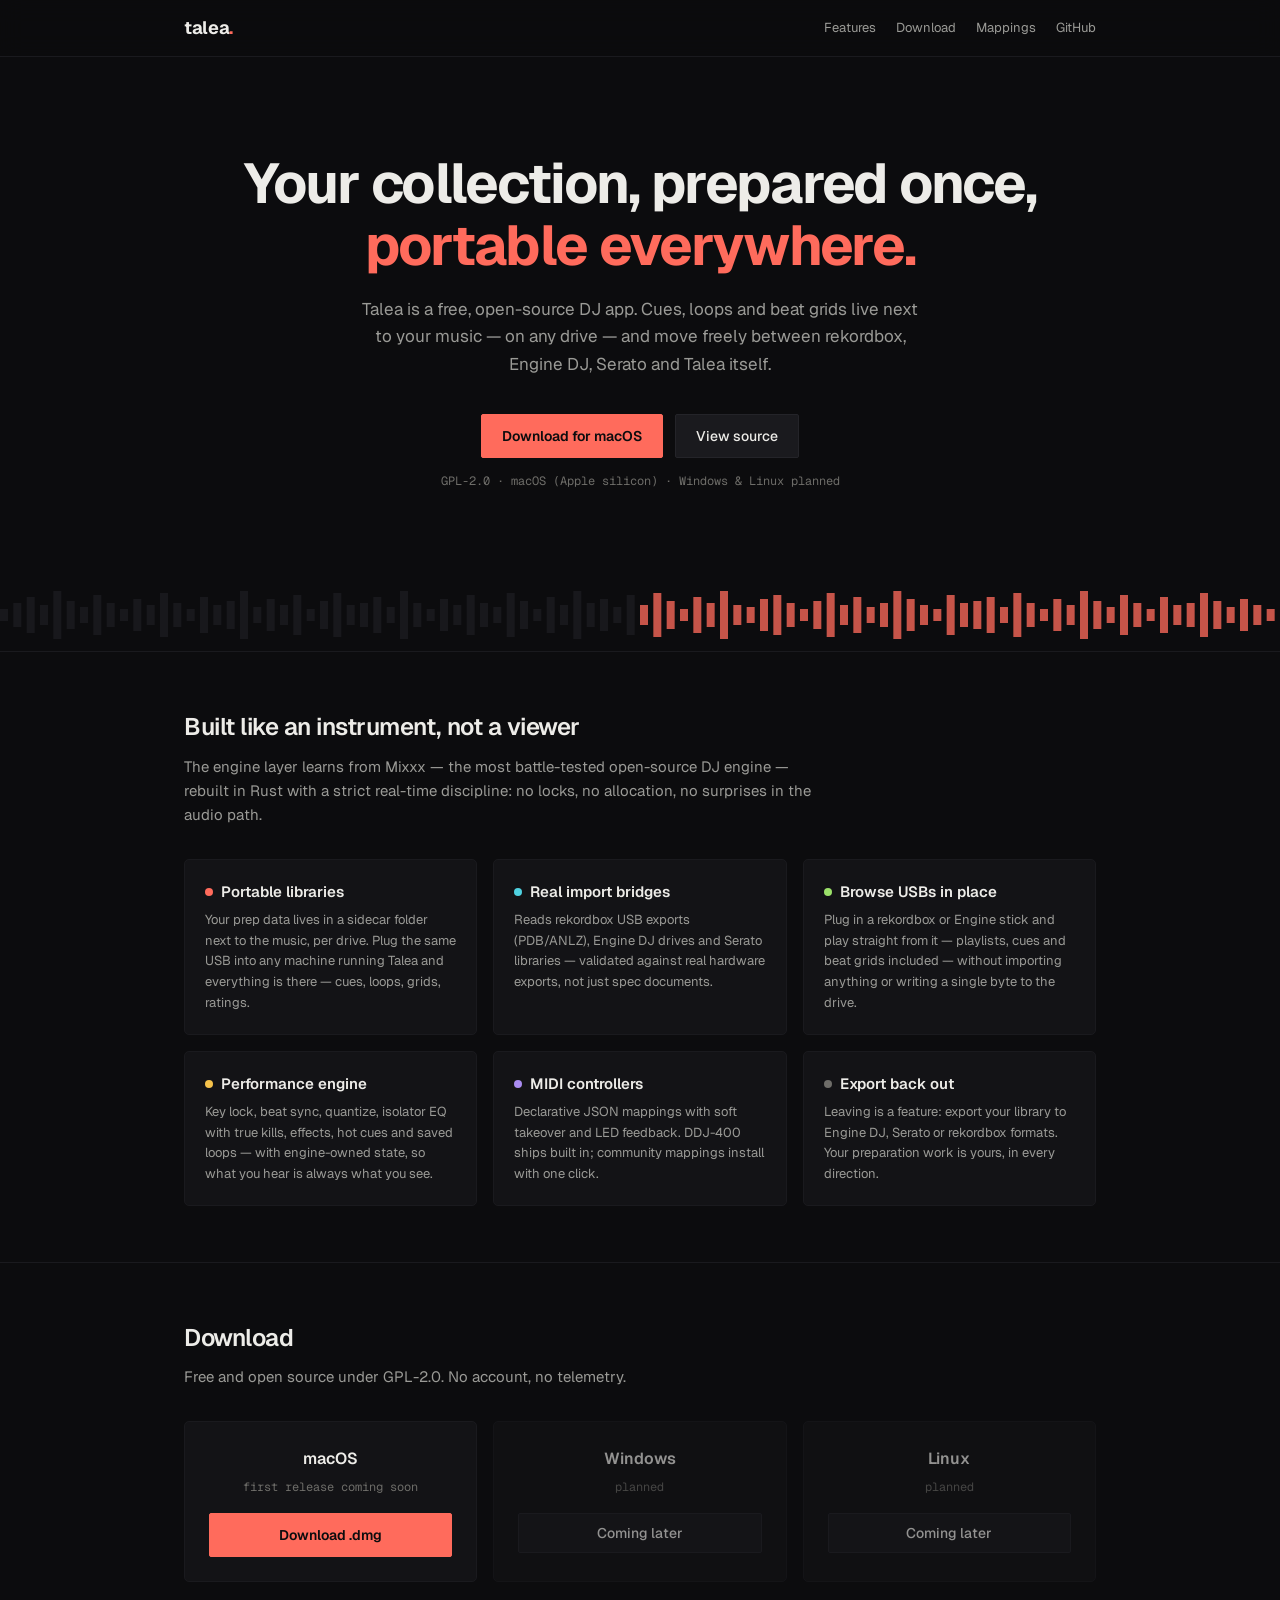
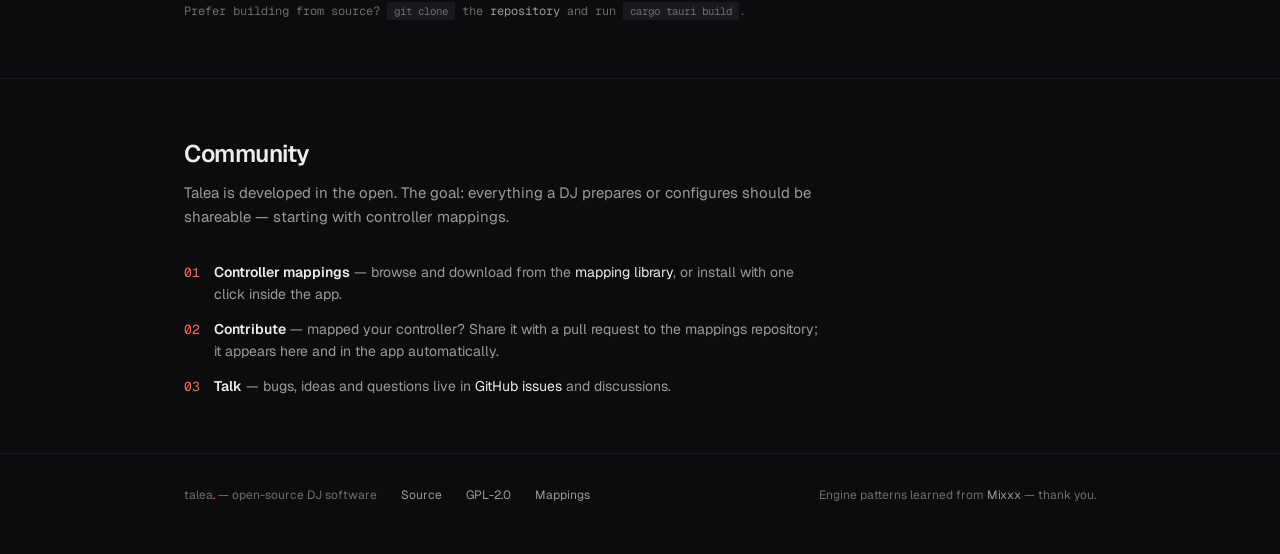
==== index.html @ 07990374 "Build the Talea website: landing, download, community mappings Static HTML/CSS/JS, no build step — G" ====
<!doctype html>
<html lang="en">
<head>
  <meta charset="utf-8" />
  <meta name="viewport" content="width=device-width, initial-scale=1" />
  <title>Talea — open-source DJ software</title>
  <meta name="description" content="Talea is a free, open-source DJ app for macOS. Prepare once, play anywhere: portable libraries, real import from rekordbox, Engine DJ and Serato, and a performance engine built for trust." />
  <link rel="preconnect" href="https://fonts.googleapis.com" />
  <link rel="preconnect" href="https://fonts.gstatic.com" crossorigin />
  <link href="https://fonts.googleapis.com/css2?family=Geist:wght@400;500;600;700&family=Geist+Mono:wght@400;500&display=swap" rel="stylesheet" />
  <link rel="stylesheet" href="css/site.css" />
  <link rel="icon" href="data:image/svg+xml,<svg xmlns='http://www.w3.org/2000/svg' viewBox='0 0 16 16'><rect width='16' height='16' fill='%230C0C0E'/><rect x='3' y='6' width='2' height='4' fill='%23FF6B5C'/><rect x='7' y='3' width='2' height='10' fill='%23EDECE8'/><rect x='11' y='5' width='2' height='6' fill='%23EDECE8'/></svg>" />
</head>
<body>
  <nav class="nav">
    <div class="wrap nav-inner">
      <a class="nav-logo" href="./">talea<span class="dot">.</span></a>
      <div class="nav-links">
        <a href="#features">Features</a>
        <a href="#download">Download</a>
        <a href="mappings.html">Mappings</a>
        <a href="https://github.com/eeeurico/talea">GitHub</a>
      </div>
    </div>
  </nav>

  <header class="hero wrap">
    <h1>Your collection, prepared once,<br /><span class="accent">portable everywhere.</span></h1>
    <p class="tagline">
      Talea is a free, open-source DJ app. Cues, loops and beat grids live
      next to your music — on any drive — and move freely between rekordbox,
      Engine&nbsp;DJ, Serato and Talea itself.
    </p>
    <div class="hero-actions">
      <a class="btn primary" id="hero-download" href="#download">Download for macOS</a>
      <a class="btn" href="https://github.com/eeeurico/talea">View source</a>
    </div>
    <p class="hero-note" id="hero-version">GPL-2.0 · macOS (Apple silicon) · Windows &amp; Linux planned</p>
  </header>

  <svg class="wave" viewBox="0 0 960 72" preserveAspectRatio="none" aria-hidden="true">
    <g fill="#1A1A1E">
      <rect x="0" y="30" width="6" height="12"/><rect x="10" y="24" width="6" height="24"/><rect x="20" y="18" width="6" height="36"/><rect x="30" y="26" width="6" height="20"/><rect x="40" y="12" width="6" height="48"/><rect x="50" y="22" width="6" height="28"/><rect x="60" y="28" width="6" height="16"/><rect x="70" y="16" width="6" height="40"/><rect x="80" y="24" width="6" height="24"/><rect x="90" y="30" width="6" height="12"/><rect x="100" y="20" width="6" height="32"/><rect x="110" y="26" width="6" height="20"/><rect x="120" y="14" width="6" height="44"/><rect x="130" y="24" width="6" height="24"/><rect x="140" y="30" width="6" height="12"/><rect x="150" y="18" width="6" height="36"/><rect x="160" y="26" width="6" height="20"/><rect x="170" y="22" width="6" height="28"/><rect x="180" y="12" width="6" height="48"/><rect x="190" y="28" width="6" height="16"/><rect x="200" y="20" width="6" height="32"/><rect x="210" y="26" width="6" height="20"/><rect x="220" y="16" width="6" height="40"/><rect x="230" y="30" width="6" height="12"/><rect x="240" y="22" width="6" height="28"/><rect x="250" y="14" width="6" height="44"/><rect x="260" y="26" width="6" height="20"/><rect x="270" y="24" width="6" height="24"/><rect x="280" y="18" width="6" height="36"/><rect x="290" y="28" width="6" height="16"/><rect x="300" y="12" width="6" height="48"/><rect x="310" y="24" width="6" height="24"/><rect x="320" y="30" width="6" height="12"/><rect x="330" y="20" width="6" height="32"/><rect x="340" y="26" width="6" height="20"/><rect x="350" y="16" width="6" height="40"/><rect x="360" y="24" width="6" height="24"/><rect x="370" y="28" width="6" height="16"/><rect x="380" y="14" width="6" height="44"/><rect x="390" y="22" width="6" height="28"/><rect x="400" y="30" width="6" height="12"/><rect x="410" y="18" width="6" height="36"/><rect x="420" y="26" width="6" height="20"/><rect x="430" y="12" width="6" height="48"/><rect x="440" y="24" width="6" height="24"/><rect x="450" y="20" width="6" height="32"/><rect x="460" y="28" width="6" height="16"/><rect x="470" y="16" width="6" height="40"/></g>
    <g fill="#FF6B5C" opacity="0.85">
      <rect x="480" y="26" width="6" height="20"/><rect x="490" y="14" width="6" height="44"/><rect x="500" y="22" width="6" height="28"/><rect x="510" y="30" width="6" height="12"/><rect x="520" y="18" width="6" height="36"/><rect x="530" y="24" width="6" height="24"/><rect x="540" y="12" width="6" height="48"/><rect x="550" y="26" width="6" height="20"/><rect x="560" y="28" width="6" height="16"/><rect x="570" y="20" width="6" height="32"/><rect x="580" y="16" width="6" height="40"/><rect x="590" y="24" width="6" height="24"/><rect x="600" y="30" width="6" height="12"/><rect x="610" y="22" width="6" height="28"/><rect x="620" y="14" width="6" height="44"/><rect x="630" y="26" width="6" height="20"/><rect x="640" y="18" width="6" height="36"/><rect x="650" y="28" width="6" height="16"/><rect x="660" y="24" width="6" height="24"/><rect x="670" y="12" width="6" height="48"/><rect x="680" y="20" width="6" height="32"/><rect x="690" y="26" width="6" height="20"/><rect x="700" y="30" width="6" height="12"/><rect x="710" y="16" width="6" height="40"/><rect x="720" y="24" width="6" height="24"/><rect x="730" y="22" width="6" height="28"/><rect x="740" y="18" width="6" height="36"/><rect x="750" y="28" width="6" height="16"/><rect x="760" y="14" width="6" height="44"/><rect x="770" y="24" width="6" height="24"/><rect x="780" y="30" width="6" height="12"/><rect x="790" y="20" width="6" height="32"/><rect x="800" y="26" width="6" height="20"/><rect x="810" y="12" width="6" height="48"/><rect x="820" y="22" width="6" height="28"/><rect x="830" y="28" width="6" height="16"/><rect x="840" y="16" width="6" height="40"/><rect x="850" y="24" width="6" height="24"/><rect x="860" y="30" width="6" height="12"/><rect x="870" y="18" width="6" height="36"/><rect x="880" y="26" width="6" height="20"/><rect x="890" y="24" width="6" height="24"/><rect x="900" y="14" width="6" height="44"/><rect x="910" y="22" width="6" height="28"/><rect x="920" y="28" width="6" height="16"/><rect x="930" y="20" width="6" height="32"/><rect x="940" y="26" width="6" height="20"/><rect x="950" y="30" width="6" height="12"/>
    </g>
  </svg>

  <section id="features">
    <div class="wrap">
      <h2>Built like an instrument, not a viewer</h2>
      <p class="lead">
        The engine layer learns from Mixxx — the most battle-tested open-source
        DJ engine — rebuilt in Rust with a strict real-time discipline: no
        locks, no allocation, no surprises in the audio path.
      </p>
      <div class="features">
        <div class="feature">
          <h3><span class="chip" style="background: var(--coral)"></span>Portable libraries</h3>
          <p>Your prep data lives in a sidecar folder next to the music, per drive. Plug the same USB into any machine running Talea and everything is there — cues, loops, grids, ratings.</p>
        </div>
        <div class="feature">
          <h3><span class="chip" style="background: var(--cyan)"></span>Real import bridges</h3>
          <p>Reads rekordbox USB exports (PDB/ANLZ), Engine DJ drives and Serato libraries — validated against real hardware exports, not just spec documents.</p>
        </div>
        <div class="feature">
          <h3><span class="chip" style="background: var(--lime)"></span>Browse USBs in place</h3>
          <p>Plug in a rekordbox or Engine stick and play straight from it — playlists, cues and beat grids included — without importing anything or writing a single byte to the drive.</p>
        </div>
        <div class="feature">
          <h3><span class="chip" style="background: var(--amber)"></span>Performance engine</h3>
          <p>Key lock, beat sync, quantize, isolator EQ with true kills, effects, hot cues and saved loops — with engine-owned state, so what you hear is always what you see.</p>
        </div>
        <div class="feature">
          <h3><span class="chip" style="background: var(--violet)"></span>MIDI controllers</h3>
          <p>Declarative JSON mappings with soft takeover and LED feedback. DDJ-400 ships built in; community mappings install with one click.</p>
        </div>
        <div class="feature">
          <h3><span class="chip" style="background: var(--fg-3)"></span>Export back out</h3>
          <p>Leaving is a feature: export your library to Engine DJ, Serato or rekordbox formats. Your preparation work is yours, in every direction.</p>
        </div>
      </div>
    </div>
  </section>

  <section id="download">
    <div class="wrap">
      <h2>Download</h2>
      <p class="lead">Free and open source under GPL-2.0. No account, no telemetry.</p>
      <div class="dl-cards">
        <div class="dl-card">
          <h3>macOS</h3>
          <p class="meta" id="mac-version">checking latest release…</p>
          <a class="btn primary" id="mac-download" href="https://github.com/eeeurico/talea/releases">Download .dmg</a>
        </div>
        <div class="dl-card soon">
          <h3>Windows</h3>
          <p class="meta">planned</p>
          <button class="btn" disabled>Coming later</button>
        </div>
        <div class="dl-card soon">
          <h3>Linux</h3>
          <p class="meta">planned</p>
          <button class="btn" disabled>Coming later</button>
        </div>
      </div>
      <p class="hero-note" style="margin-top: 20px">
        Prefer building from source? <code>git clone</code> the
        <a href="https://github.com/eeeurico/talea" style="color: var(--fg-2)">repository</a>
        and run <code>cargo tauri build</code>.
      </p>
    </div>
  </section>

  <section id="community">
    <div class="wrap">
      <h2>Community</h2>
      <p class="lead">
        Talea is developed in the open. The goal: everything a DJ prepares or
        configures should be shareable — starting with controller mappings.
      </p>
      <div class="steps">
        <div class="step"><span class="n">01</span><p><strong>Controller mappings</strong> — browse and download from the <a href="mappings.html" style="color: var(--fg)">mapping library</a>, or install with one click inside the app.</p></div>
        <div class="step"><span class="n">02</span><p><strong>Contribute</strong> — mapped your controller? Share it with a pull request to the mappings repository; it appears here and in the app automatically.</p></div>
        <div class="step"><span class="n">03</span><p><strong>Talk</strong> — bugs, ideas and questions live in <a href="https://github.com/eeeurico/talea/issues" style="color: var(--fg)">GitHub issues</a> and discussions.</p></div>
      </div>
    </div>
  </section>

  <footer>
    <div class="wrap footer-inner">
      <span>talea<span style="color: var(--accent)">.</span> — open-source DJ software</span>
      <a href="https://github.com/eeeurico/talea">Source</a>
      <a href="https://github.com/eeeurico/talea/blob/main/LICENSE">GPL-2.0</a>
      <a href="mappings.html">Mappings</a>
      <span style="margin-left: auto">Engine patterns learned from <a href="https://mixxx.org">Mixxx</a> — thank you.</span>
    </div>
  </footer>

  <script src="js/download.js"></script>
</body>
</html>
---- css/site.css ----
/* ============================================================
   TALEA website — design tokens mirrored from the app
   (ui/src/styles/variables.css — dark-first, warm near-black,
   coral primary accent, Geist / Geist Mono).
   ============================================================ */
:root {
  --font-display: "Geist", "Inter", -apple-system, system-ui, sans-serif;
  --font-ui: "Geist", "Inter", -apple-system, BlinkMacSystemFont, system-ui, sans-serif;
  --font-data: "Geist Mono", ui-monospace, "JetBrains Mono", SFMono-Regular, Menlo, monospace;

  --bg: #0c0c0e;
  --bg-1: #0f0f11;
  --bg-2: #131316;
  --bg-3: #1a1a1e;

  --line: #242429;
  --line-2: #1a1a1e;

  --fg: #edece8;
  --fg-2: #9a9a96;
  --fg-3: #6e6d69;

  --coral: #ff6b5c;
  --cyan: #4fd1e0;
  --lime: #9be06a;
  --amber: #f5c24b;
  --violet: #a98bf0;

  --accent: #ff6b5c;
  --accent-dim: #8f3d34;
  --accent-soft: rgba(255, 107, 92, 0.12);

  --radius-sm: 2px;
  --radius: 5px;
  --radius-lg: 8px;
}

* {
  margin: 0;
  padding: 0;
  box-sizing: border-box;
}

html {
  scroll-behavior: smooth;
}

body {
  background: var(--bg);
  color: var(--fg);
  font-family: var(--font-ui);
  font-size: 15px;
  line-height: 1.6;
  -webkit-font-smoothing: antialiased;
}

a {
  color: var(--fg);
  text-decoration: none;
}

.wrap {
  max-width: 960px;
  margin: 0 auto;
  padding: 0 24px;
}

/* ── Nav ─────────────────────────────────────────────────── */
.nav {
  position: sticky;
  top: 0;
  z-index: 10;
  background: rgba(12, 12, 14, 0.85);
  backdrop-filter: blur(12px);
  border-bottom: 1px solid var(--line-2);
}

.nav-inner {
  display: flex;
  align-items: center;
  gap: 24px;
  height: 56px;
}

.nav-logo {
  font-family: var(--font-display);
  font-weight: 700;
  font-size: 18px;
  letter-spacing: -0.02em;
}

.nav-logo .dot {
  color: var(--accent);
}

.nav-links {
  display: flex;
  gap: 20px;
  margin-left: auto;
  align-items: center;
}

.nav-links a {
  font-size: 13px;
  color: var(--fg-2);
  transition: color 0.15s;
}

.nav-links a:hover,
.nav-links a.active {
  color: var(--fg);
}

/* ── Buttons ─────────────────────────────────────────────── */
.btn {
  display: inline-flex;
  align-items: center;
  gap: 8px;
  padding: 10px 20px;
  border-radius: var(--radius-sm);
  border: 1px solid var(--line);
  background: var(--bg-3);
  color: var(--fg);
  font-family: var(--font-ui);
  font-size: 14px;
  font-weight: 500;
  cursor: pointer;
  transition: background 0.15s, border-color 0.15s;
}

.btn:hover {
  background: var(--bg-2);
  border-color: var(--fg-3);
}

.btn.primary {
  background: var(--accent);
  border-color: var(--accent);
  color: #0c0c0e;
  font-weight: 600;
}

.btn.primary:hover {
  background: #ff7f72;
  border-color: #ff7f72;
}

.btn .sub {
  font-size: 11px;
  font-weight: 400;
  opacity: 0.75;
}

/* ── Hero ────────────────────────────────────────────────── */
.hero {
  padding: 96px 0 64px;
  text-align: center;
}

.hero h1 {
  font-family: var(--font-display);
  font-size: clamp(36px, 6vw, 56px);
  font-weight: 700;
  letter-spacing: -0.03em;
  line-height: 1.1;
}

.hero h1 .accent {
  color: var(--accent);
}

.hero .tagline {
  margin: 20px auto 0;
  max-width: 560px;
  font-size: 17px;
  color: var(--fg-2);
}

.hero-actions {
  margin-top: 36px;
  display: flex;
  gap: 12px;
  justify-content: center;
  flex-wrap: wrap;
}

.hero-note {
  margin-top: 14px;
  font-size: 12px;
  color: var(--fg-3);
  font-family: var(--font-data);
}

/* ── Waveform divider ────────────────────────────────────── */
.wave {
  display: block;
  width: 100%;
  height: 72px;
  margin: 24px 0 0;
  opacity: 0.9;
}

/* ── Sections ────────────────────────────────────────────── */
section {
  padding: 56px 0;
  border-top: 1px solid var(--line-2);
}

section h2 {
  font-family: var(--font-display);
  font-size: 24px;
  font-weight: 600;
  letter-spacing: -0.02em;
  margin-bottom: 8px;
}

section .lead {
  color: var(--fg-2);
  max-width: 640px;
  margin-bottom: 32px;
}

/* ── Feature grid ────────────────────────────────────────── */
.features {
  display: grid;
  grid-template-columns: repeat(auto-fit, minmax(260px, 1fr));
  gap: 16px;
}

.feature {
  background: var(--bg-2);
  border: 1px solid var(--line-2);
  border-radius: var(--radius);
  padding: 20px;
}

.feature h3 {
  font-size: 15px;
  font-weight: 600;
  margin-bottom: 6px;
  display: flex;
  align-items: center;
  gap: 8px;
}

.feature h3 .chip {
  width: 8px;
  height: 8px;
  border-radius: 50%;
  flex-shrink: 0;
}

.feature p {
  font-size: 13px;
  color: var(--fg-2);
}

/* ── Download cards ──────────────────────────────────────── */
.dl-cards {
  display: grid;
  grid-template-columns: repeat(auto-fit, minmax(240px, 1fr));
  gap: 16px;
}

.dl-card {
  background: var(--bg-2);
  border: 1px solid var(--line-2);
  border-radius: var(--radius);
  padding: 24px;
  text-align: center;
}

.dl-card h3 {
  font-size: 16px;
  font-weight: 600;
}

.dl-card .meta {
  font-family: var(--font-data);
  font-size: 12px;
  color: var(--fg-3);
  margin: 6px 0 16px;
}

.dl-card .btn {
  width: 100%;
  justify-content: center;
}

.dl-card.soon {
  opacity: 0.6;
}

/* ── Mappings table ──────────────────────────────────────── */
.search-row {
  display: flex;
  gap: 12px;
  margin-bottom: 20px;
}

.search-row input {
  flex: 1;
  padding: 10px 14px;
  background: var(--bg-2);
  border: 1px solid var(--line);
  border-radius: var(--radius-sm);
  color: var(--fg);
  font-family: var(--font-ui);
  font-size: 14px;
  outline: none;
}

.search-row input:focus {
  border-color: var(--fg-3);
}

.map-list {
  display: flex;
  flex-direction: column;
  gap: 8px;
}

.map-row {
  display: flex;
  align-items: center;
  gap: 16px;
  background: var(--bg-2);
  border: 1px solid var(--line-2);
  border-radius: var(--radius);
  padding: 14px 18px;
}

.map-row .info {
  flex: 1;
  min-width: 0;
}

.map-row .name {
  font-weight: 600;
  font-size: 14px;
}

.map-row .detail {
  font-size: 12px;
  color: var(--fg-2);
  overflow: hidden;
  text-overflow: ellipsis;
  white-space: nowrap;
}

.map-row .meta {
  font-family: var(--font-data);
  font-size: 11px;
  color: var(--fg-3);
  flex-shrink: 0;
  text-align: right;
}

.map-empty {
  background: var(--bg-2);
  border: 1px dashed var(--line);
  border-radius: var(--radius);
  padding: 40px 24px;
  text-align: center;
  color: var(--fg-2);
  font-size: 14px;
}

.map-empty .mono {
  font-family: var(--font-data);
  font-size: 12px;
  color: var(--fg-3);
  margin-top: 8px;
}

/* ── Steps (how to) ──────────────────────────────────────── */
.steps {
  display: flex;
  flex-direction: column;
  gap: 12px;
  max-width: 640px;
}

.step {
  display: flex;
  gap: 14px;
  align-items: baseline;
}

.step .n {
  font-family: var(--font-data);
  color: var(--accent);
  font-size: 13px;
  flex-shrink: 0;
}

.step p {
  font-size: 14px;
  color: var(--fg-2);
}

.step p strong {
  color: var(--fg);
  font-weight: 600;
}

code {
  font-family: var(--font-data);
  font-size: 0.9em;
  background: var(--bg-3);
  border: 1px solid var(--line-2);
  border-radius: var(--radius-sm);
  padding: 1px 6px;
}

/* ── Footer ──────────────────────────────────────────────── */
footer {
  border-top: 1px solid var(--line-2);
  padding: 32px 0 48px;
  font-size: 12px;
  color: var(--fg-3);
}

.footer-inner {
  display: flex;
  gap: 24px;
  flex-wrap: wrap;
  align-items: center;
}

.footer-inner a {
  color: var(--fg-2);
}

.footer-inner a:hover {
  color: var(--fg);
}

@media (max-width: 600px) {
  .hero {
    padding: 64px 0 40px;
  }
}
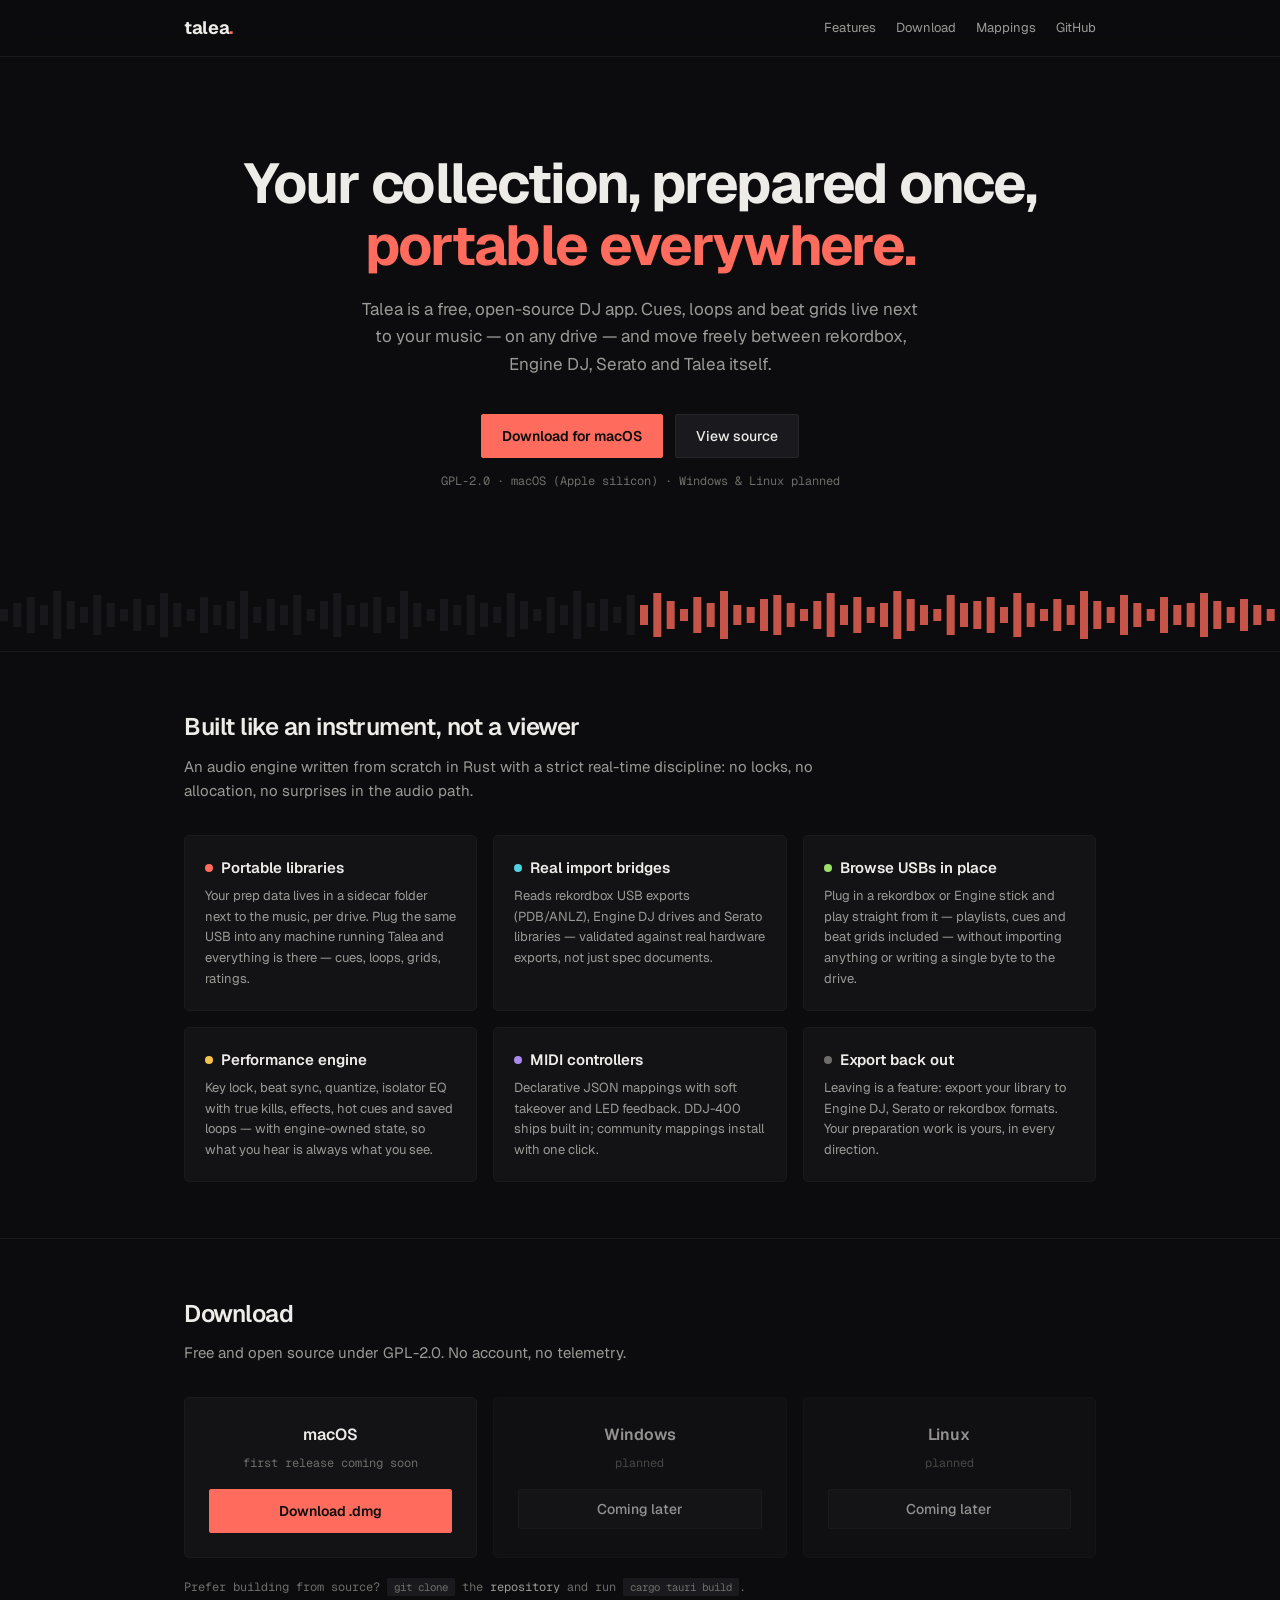
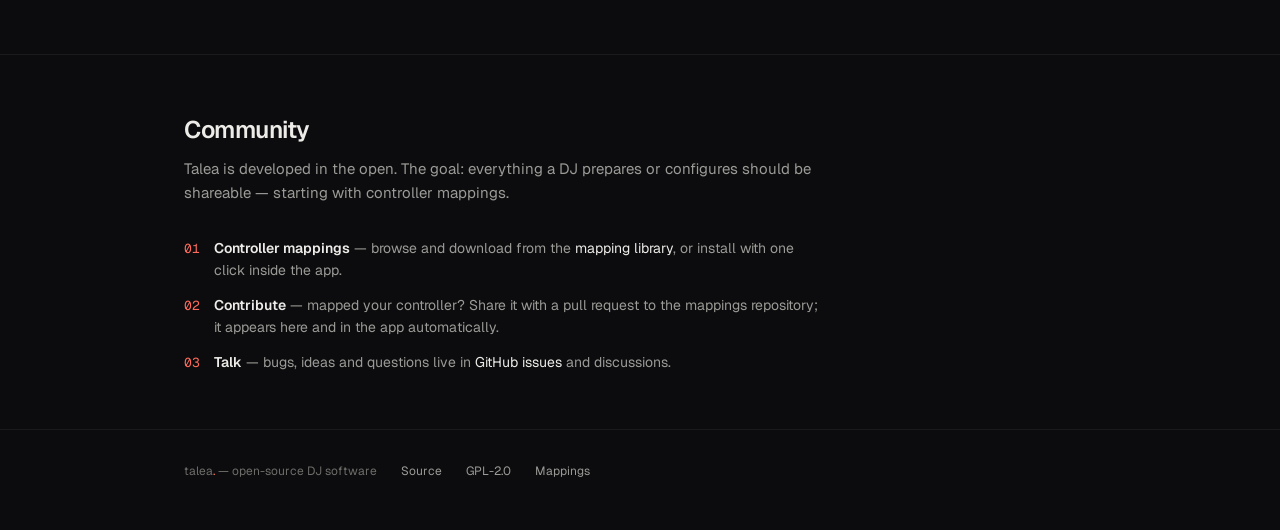
==== commit 5e48ad05: "Switch hosting to Vercel; drop Mixxx mentions - Remove GitHub Pages artifacts (CNAME, .nojekyll) — t" ====
--- a/index.html
+++ b/index.html
@@ -50,9 +50,8 @@
     <div class="wrap">
       <h2>Built like an instrument, not a viewer</h2>
       <p class="lead">
-        The engine layer learns from Mixxx — the most battle-tested open-source
-        DJ engine — rebuilt in Rust with a strict real-time discipline: no
-        locks, no allocation, no surprises in the audio path.
+        An audio engine written from scratch in Rust with a strict real-time
+        discipline: no locks, no allocation, no surprises in the audio path.
       </p>
       <div class="features">
         <div class="feature">
@@ -133,7 +132,6 @@
       <a href="https://github.com/eeeurico/talea">Source</a>
       <a href="https://github.com/eeeurico/talea/blob/main/LICENSE">GPL-2.0</a>
       <a href="mappings.html">Mappings</a>
-      <span style="margin-left: auto">Engine patterns learned from <a href="https://mixxx.org">Mixxx</a> — thank you.</span>
     </div>
   </footer>
 
